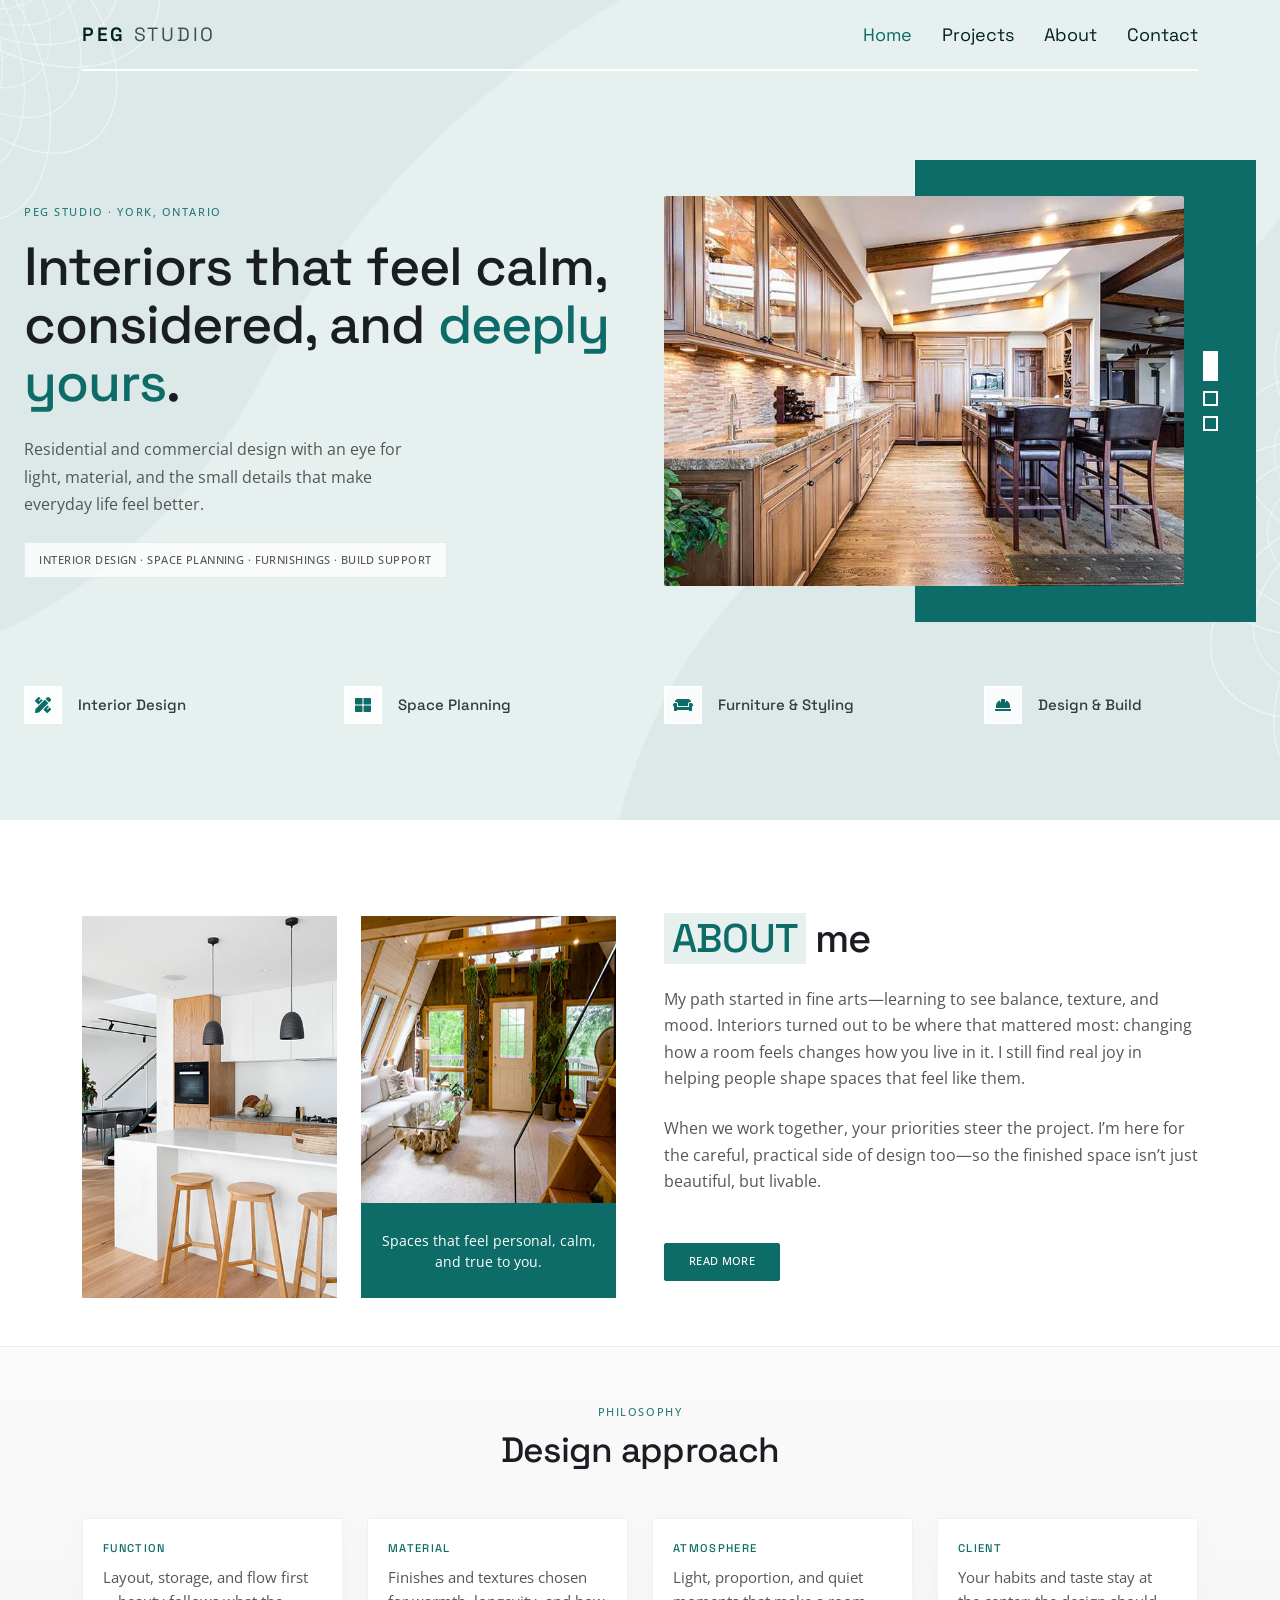
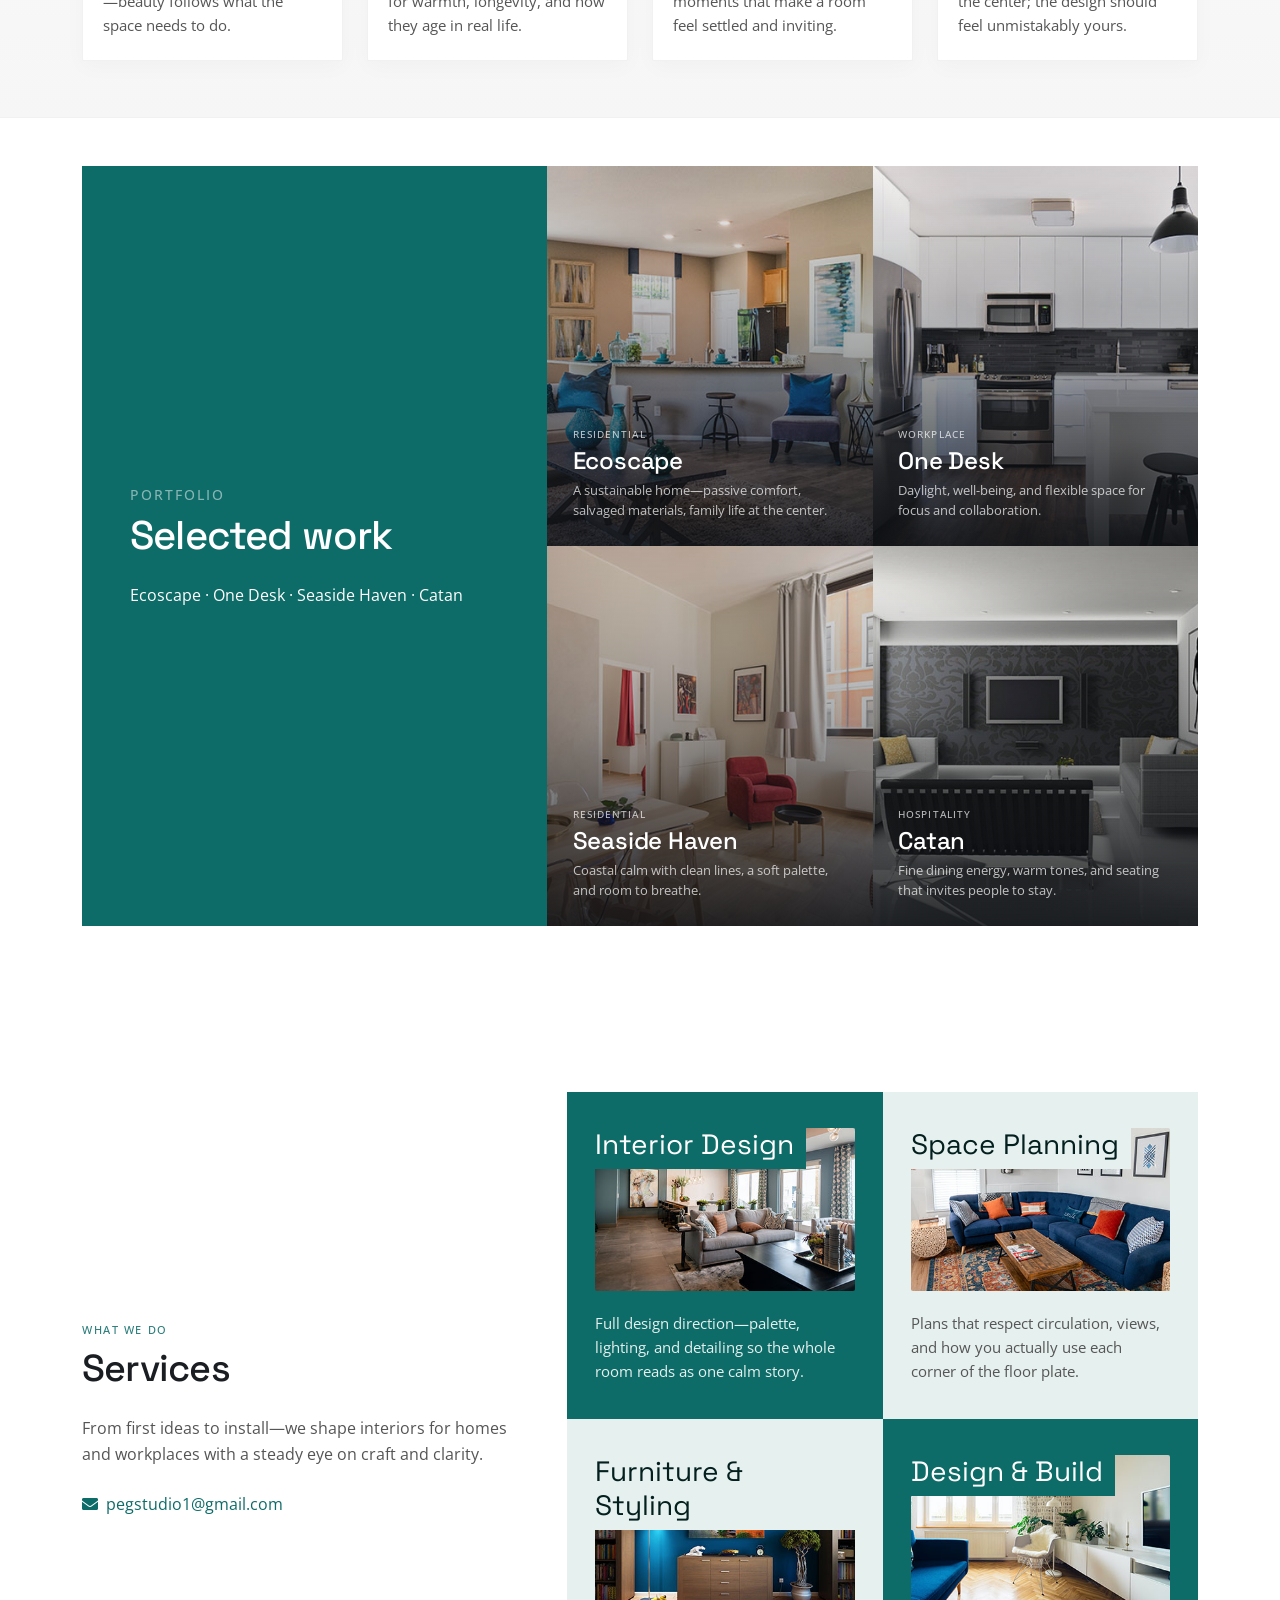
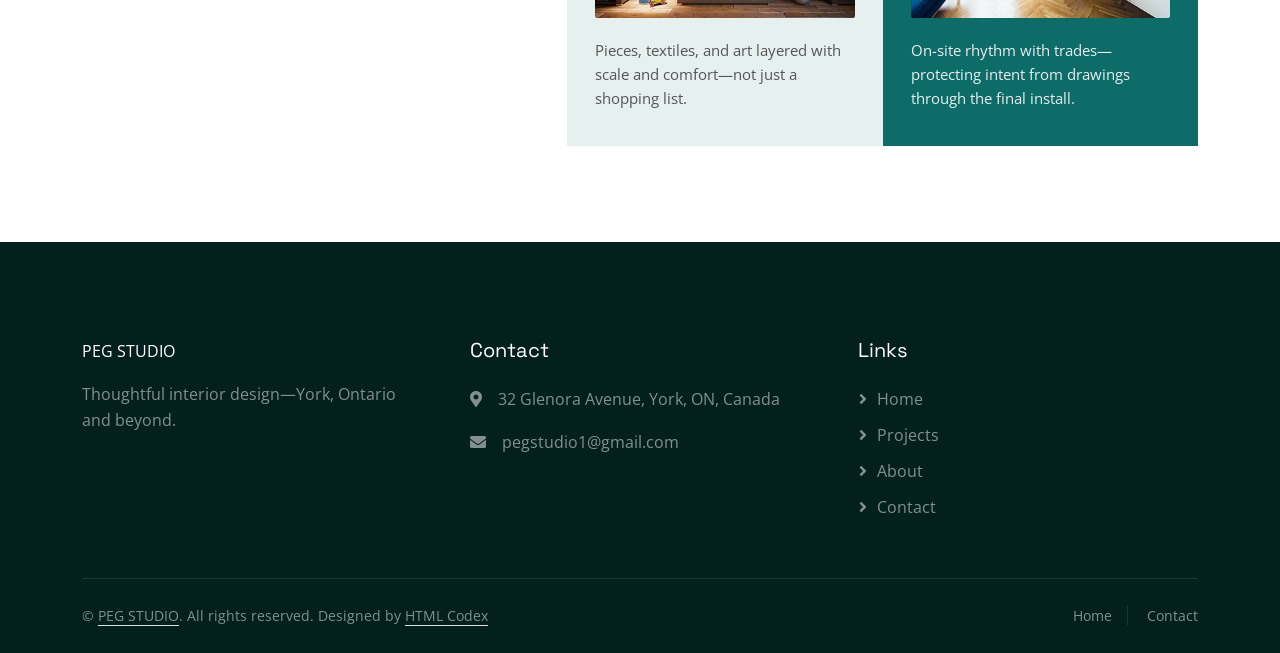
==== index.html @ 54b35e73 "first commit" ====
<!DOCTYPE html>
<html lang="en">

<head>
    <meta charset="utf-8">
    <title>PEG STUDIO — Interior Design | York, Ontario</title>
    <meta content="width=device-width, initial-scale=1.0" name="viewport">
    <meta content="PEG STUDIO, interior design, York Ontario, portfolio, residential, commercial" name="keywords">
    <meta
        content="PEG STUDIO is an interior design practice in York, Ontario—thoughtful spaces for home and work."
        name="description">

    <link href="img/favicon.ico" rel="icon">

    <link rel="preconnect" href="https://fonts.googleapis.com">
    <link rel="preconnect" href="https://fonts.gstatic.com" crossorigin>
    <link href="https://fonts.googleapis.com/css2?family=Open+Sans:ital,wght@0,400;0,600;1,400&family=Space+Grotesk:wght@400;500;600&display=swap" rel="stylesheet">

    <link href="https://cdnjs.cloudflare.com/ajax/libs/font-awesome/5.10.0/css/all.min.css" rel="stylesheet">
    <link href="https://cdn.jsdelivr.net/npm/bootstrap-icons@1.4.1/font/bootstrap-icons.css" rel="stylesheet">

    <link href="lib/animate/animate.min.css" rel="stylesheet">
    <link href="lib/owlcarousel/assets/owl.carousel.min.css" rel="stylesheet">

    <link href="css/bootstrap.min.css" rel="stylesheet">
    <link href="css/style.css" rel="stylesheet">
</head>

<body>
    <div id="spinner"
        class="show bg-white position-fixed translate-middle w-100 vh-100 top-50 start-50 d-flex align-items-center justify-content-center">
        <div class="spinner-grow text-primary" style="width: 3rem; height: 3rem;" role="status">
            <span class="sr-only">Loading...</span>
        </div>
    </div>

    <div class="container-fluid sticky-top">
        <div class="container">
            <nav class="navbar navbar-expand-lg navbar-light border-bottom border-2 border-white">
                <a href="index.html" class="navbar-brand py-2">
                    <h1 class="peg-wordmark mb-0">PEG <span class="peg-wordmark-light">STUDIO</span></h1>
                </a>
                <button type="button" class="navbar-toggler ms-auto me-0" data-bs-toggle="collapse"
                    data-bs-target="#navbarCollapse" aria-controls="navbarCollapse" aria-expanded="false"
                    aria-label="Toggle navigation">
                    <span class="navbar-toggler-icon"></span>
                </button>
                <div class="collapse navbar-collapse" id="navbarCollapse">
                    <div class="navbar-nav ms-auto">
                        <a href="index.html" class="nav-item nav-link active">Home</a>
                        <a href="project.html" class="nav-item nav-link">Projects</a>
                        <a href="about.html" class="nav-item nav-link">About</a>
                        <a href="contact.html" class="nav-item nav-link">Contact</a>
                    </div>
                </div>
            </nav>
        </div>
    </div>

    <!-- Hero Start -->
    <div class="container-fluid pb-5 hero-header bg-light mb-5 peg-hero">
        <div class="container py-5 peg-hero-inner">
            <div class="row g-5 align-items-center mb-5">
                <div class="col-lg-6">
                    <p class="peg-kicker mb-3 animated slideInRight">PEG STUDIO · York, Ontario</p>
                    <h1 class="display-1 peg-hero-title mb-4 animated slideInRight">Interiors that feel calm,
                        considered, and <span class="text-primary">deeply yours</span>.</h1>
                    <p class="peg-hero-lead text-secondary mb-4 animated slideInRight">Residential and commercial design
                        with an eye for light, material, and the small details that make everyday life feel better.</p>
                    <span class="peg-hero-badge d-inline-block animated slideInRight">Interior design · Space planning ·
                        Furnishings · Build support</span>
                </div>
                <div class="col-lg-6">
                    <div class="owl-carousel header-carousel peg-hero-carousel animated fadeIn">
                        <img class="img-fluid" src="img/hero-slider-1.jpg" alt="PEG STUDIO interior">
                        <img class="img-fluid" src="img/hero-slider-2.jpg" alt="PEG STUDIO interior">
                        <img class="img-fluid" src="img/hero-slider-3.jpg" alt="PEG STUDIO interior">
                    </div>
                </div>
            </div>
            <div class="row g-4 g-lg-5 pt-2 pt-lg-3 peg-hero-pills animated fadeIn">
                <div class="col-md-6 col-lg-3">
                    <div class="d-flex align-items-center">
                        <div class="flex-shrink-0 btn-square border border-2 border-white me-3">
                            <i class="fa fa-pencil-ruler text-primary"></i>
                        </div>
                        <h5 class="lh-base mb-0">Interior Design</h5>
                    </div>
                </div>
                <div class="col-md-6 col-lg-3">
                    <div class="d-flex align-items-center">
                        <div class="flex-shrink-0 btn-square border border-2 border-white me-3">
                            <i class="fa fa-th-large text-primary"></i>
                        </div>
                        <h5 class="lh-base mb-0">Space Planning</h5>
                    </div>
                </div>
                <div class="col-md-6 col-lg-3">
                    <div class="d-flex align-items-center">
                        <div class="flex-shrink-0 btn-square border border-2 border-white me-3">
                            <i class="fa fa-couch text-primary"></i>
                        </div>
                        <h5 class="lh-base mb-0">Furniture &amp; Styling</h5>
                    </div>
                </div>
                <div class="col-md-6 col-lg-3">
                    <div class="d-flex align-items-center">
                        <div class="flex-shrink-0 btn-square border border-2 border-white me-3">
                            <i class="fa fa-hard-hat text-primary"></i>
                        </div>
                        <h5 class="lh-base mb-0">Design &amp; Build</h5>
                    </div>
                </div>
            </div>
        </div>
    </div>
    <!-- Hero End -->

    <!-- About Start -->
    <div class="container-fluid py-5 peg-section">
        <div class="container">
            <div class="row g-5">
                <div class="col-lg-6">
                    <div class="row">
                        <div class="col-6 wow fadeIn" data-wow-delay="0.1s">
                            <img class="img-fluid" src="img/about-1.jpg" alt="PEG STUDIO — interior">
                        </div>
                        <div class="col-6 wow fadeIn" data-wow-delay="0.3s">
                            <img class="img-fluid h-75" src="img/about-2.jpg" alt="PEG STUDIO — interior detail">
                            <div class="h-25 d-flex align-items-center text-center bg-primary px-3">
                                <p class="text-white lh-base mb-0 small">Spaces that feel personal, calm, and true to
                                    you.</p>
                            </div>
                        </div>
                    </div>
                </div>
                <div class="col-lg-6 wow fadeIn" data-wow-delay="0.5s">
                    <h1 class="mb-4 peg-about-heading"><span class="text-uppercase text-primary bg-light px-2">About</span>
                        me</h1>
                    <p class="mb-4">My path started in fine arts—learning to see balance, texture, and mood. Interiors
                        turned out to be where that mattered most: changing how a room feels changes how you live in it.
                        I still find real joy in helping people shape spaces that feel like them.</p>
                    <p class="mb-5">When we work together, your priorities steer the project. I’m here for the careful,
                        practical side of design too—so the finished space isn’t just beautiful, but livable.</p>
                    <a class="btn btn-primary btn-peg px-4" href="about.html">Read more</a>
                </div>
            </div>
        </div>
    </div>
    <!-- About End -->

    <!-- Design approach Start -->
    <div class="container-fluid peg-section peg-section-approach py-5">
        <div class="container py-lg-2">
            <div class="row justify-content-center mb-5">
                <div class="col-lg-8 text-center">
                    <p class="peg-kicker mb-2">Philosophy</p>
                    <h2 class="peg-h2-section mb-0">Design approach</h2>
                </div>
            </div>
            <div class="row g-4">
                <div class="col-md-6 col-lg-3 wow fadeIn" data-wow-delay="0.05s">
                    <div class="peg-approach-card h-100">
                        <h3 class="peg-approach-title">Function</h3>
                        <p class="peg-approach-text mb-0">Layout, storage, and flow first—beauty follows what the space
                            needs to do.</p>
                    </div>
                </div>
                <div class="col-md-6 col-lg-3 wow fadeIn" data-wow-delay="0.1s">
                    <div class="peg-approach-card h-100">
                        <h3 class="peg-approach-title">Material</h3>
                        <p class="peg-approach-text mb-0">Finishes and textures chosen for warmth, longevity, and how
                            they age in real life.</p>
                    </div>
                </div>
                <div class="col-md-6 col-lg-3 wow fadeIn" data-wow-delay="0.15s">
                    <div class="peg-approach-card h-100">
                        <h3 class="peg-approach-title">Atmosphere</h3>
                        <p class="peg-approach-text mb-0">Light, proportion, and quiet moments that make a room feel
                            settled and inviting.</p>
                    </div>
                </div>
                <div class="col-md-6 col-lg-3 wow fadeIn" data-wow-delay="0.2s">
                    <div class="peg-approach-card h-100">
                        <h3 class="peg-approach-title">Client</h3>
                        <p class="peg-approach-text mb-0">Your habits and taste stay at the center; the design should
                            feel unmistakably yours.</p>
                    </div>
                </div>
            </div>
        </div>
    </div>
    <!-- Design approach End -->

    <!-- Project Start -->
    <div class="container-fluid mt-5 peg-section-projects">
        <div class="container mt-5">
            <div class="row g-0">
                <div class="col-lg-5 wow fadeIn" data-wow-delay="0.1s">
                    <div class="d-flex flex-column justify-content-center bg-primary h-100 p-5 peg-projects-panel">
                        <p class="text-white-50 text-uppercase small mb-2 peg-kicker-light">Portfolio</p>
                        <h1 class="text-white mb-4 peg-projects-heading">Selected work</h1>
                        <p class="text-white mb-0 opacity-90">Ecoscape · One Desk · Seaside Haven · Catan</p>
                    </div>
                </div>
                <div class="col-lg-7">
                    <div class="row g-0">
                        <div class="col-md-6 wow fadeIn" data-wow-delay="0.2s">
                            <div class="project-item peg-project-tile position-relative overflow-hidden">
                                <img class="img-fluid w-100" src="img/project-1.jpg" alt="Ecoscape">
                                <a class="project-overlay text-decoration-none" href="project-ecoscape.html">
                                    <span class="peg-project-cat">Residential</span>
                                    <h4 class="text-white peg-project-name">Ecoscape</h4>
                                    <p class="peg-project-tagline">A sustainable home—passive comfort, salvaged
                                        materials, family life at the center.</p>
                                </a>
                            </div>
                        </div>
                        <div class="col-md-6 wow fadeIn" data-wow-delay="0.3s">
                            <div class="project-item peg-project-tile position-relative overflow-hidden">
                                <img class="img-fluid w-100" src="img/project-2.jpg" alt="One Desk">
                                <a class="project-overlay text-decoration-none" href="project-one-desk.html">
                                    <span class="peg-project-cat">Workplace</span>
                                    <h4 class="text-white peg-project-name">One Desk</h4>
                                    <p class="peg-project-tagline">Daylight, well-being, and flexible space for focus and
                                        collaboration.</p>
                                </a>
                            </div>
                        </div>
                        <div class="col-md-6 wow fadeIn" data-wow-delay="0.4s">
                            <div class="project-item peg-project-tile position-relative overflow-hidden">
                                <img class="img-fluid w-100" src="img/project-3.jpg" alt="Seaside Haven">
                                <a class="project-overlay text-decoration-none" href="project-seaside-haven.html">
                                    <span class="peg-project-cat">Residential</span>
                                    <h4 class="text-white peg-project-name">Seaside Haven</h4>
                                    <p class="peg-project-tagline">Coastal calm with clean lines, a soft palette, and
                                        room to breathe.</p>
                                </a>
                            </div>
                        </div>
                        <div class="col-md-6 wow fadeIn" data-wow-delay="0.5s">
                            <div class="project-item peg-project-tile position-relative overflow-hidden">
                                <img class="img-fluid w-100" src="img/project-4.jpg" alt="Catan">
                                <a class="project-overlay text-decoration-none" href="project-catan.html">
                                    <span class="peg-project-cat">Hospitality</span>
                                    <h4 class="text-white peg-project-name">Catan</h4>
                                    <p class="peg-project-tagline">Fine dining energy, warm tones, and seating that
                                        invites people to stay.</p>
                                </a>
                            </div>
                        </div>
                    </div>
                </div>
            </div>
        </div>
    </div>
    <!-- Project End -->

    <!-- Service Start -->
    <div class="container-fluid py-5 peg-section-services">
        <div class="container py-5">
            <div class="row g-5 align-items-center">
                <div class="col-lg-5 wow fadeIn" data-wow-delay="0.1s">
                    <p class="peg-kicker mb-2">What we do</p>
                    <h1 class="mb-4 peg-h2-section">Services</h1>
                    <p class="mb-4 text-secondary">From first ideas to install—we shape interiors for homes and
                        workplaces with a steady eye on craft and clarity.</p>
                    <p class="mb-0"><i class="fa fa-envelope text-primary me-2"></i><a
                            href="mailto:pegstudio1@gmail.com">pegstudio1@gmail.com</a></p>
                </div>
                <div class="col-lg-7">
                    <div class="row g-0">
                        <div class="col-md-6 wow fadeIn" data-wow-delay="0.2s">
                            <div class="service-item peg-service-tile h-100 d-flex flex-column justify-content-center bg-primary">
                                <div class="service-img position-relative mb-4">
                                    <img class="img-fluid w-100" src="img/service-1.jpg" alt="">
                                    <h3>Interior Design</h3>
                                </div>
                                <p class="mb-0">Full design direction—palette, lighting, and detailing so the whole
                                    room reads as one calm story.</p>
                            </div>
                        </div>
                        <div class="col-md-6 wow fadeIn" data-wow-delay="0.4s">
                            <div class="service-item peg-service-tile h-100 d-flex flex-column justify-content-center bg-light">
                                <div class="service-img position-relative mb-4">
                                    <img class="img-fluid w-100" src="img/service-2.jpg" alt="">
                                    <h3>Space Planning</h3>
                                </div>
                                <p class="mb-0">Plans that respect circulation, views, and how you actually use each
                                    corner of the floor plate.</p>
                            </div>
                        </div>
                        <div class="col-md-6 wow fadeIn" data-wow-delay="0.6s">
                            <div class="service-item peg-service-tile h-100 d-flex flex-column justify-content-center bg-light">
                                <div class="service-img position-relative mb-4">
                                    <img class="img-fluid w-100" src="img/service-3.jpg" alt="">
                                    <h3>Furniture &amp; Styling</h3>
                                </div>
                                <p class="mb-0">Pieces, textiles, and art layered with scale and comfort—not just a
                                    shopping list.</p>
                            </div>
                        </div>
                        <div class="col-md-6 wow fadeIn" data-wow-delay="0.8s">
                            <div class="service-item peg-service-tile h-100 d-flex flex-column justify-content-center bg-primary">
                                <div class="service-img position-relative mb-4">
                                    <img class="img-fluid w-100" src="img/service-4.jpg" alt="">
                                    <h3>Design &amp; Build</h3>
                                </div>
                                <p class="mb-0">On-site rhythm with trades—protecting intent from drawings through the
                                    final install.</p>
                            </div>
                        </div>
                    </div>
                </div>
            </div>
        </div>
    </div>
    <!-- Service End -->

    <!-- Footer Start -->
    <div class="container-fluid bg-dark text-white-50 footer pt-5">
        <div class="container py-5">
            <div class="row g-5">
                <div class="col-md-6 col-lg-4 wow fadeIn" data-wow-delay="0.1s">
                    <a href="index.html" class="d-inline-block mb-3 text-decoration-none">
                        <span class="text-white peg-wordmark">PEG <span class="peg-wordmark-light">STUDIO</span></span>
                    </a>
                    <p class="mb-0">Thoughtful interior design—York, Ontario and beyond.</p>
                </div>
                <div class="col-md-6 col-lg-4 wow fadeIn" data-wow-delay="0.3s">
                    <h5 class="text-white mb-4">Contact</h5>
                    <p><i class="fa fa-map-marker-alt me-3"></i>32 Glenora Avenue, York, ON, Canada</p>
                    <p class="mb-0"><i class="fa fa-envelope me-3"></i><a class="text-reset"
                            href="mailto:pegstudio1@gmail.com">pegstudio1@gmail.com</a></p>
                </div>
                <div class="col-md-6 col-lg-4 wow fadeIn" data-wow-delay="0.5s">
                    <h5 class="text-white mb-4">Links</h5>
                    <a class="btn btn-link" href="index.html">Home</a>
                    <a class="btn btn-link" href="project.html">Projects</a>
                    <a class="btn btn-link" href="about.html">About</a>
                    <a class="btn btn-link" href="contact.html">Contact</a>
                </div>
            </div>
        </div>
        <div class="container wow fadeIn" data-wow-delay="0.1s">
            <div class="copyright">
                <div class="row">
                    <div class="col-md-6 text-center text-md-start mb-3 mb-md-0">
                        &copy; <a class="border-bottom" href="index.html">PEG STUDIO</a>. All rights reserved.
                        Designed by <a class="border-bottom" href="https://htmlcodex.com">HTML Codex</a>
                    </div>
                    <div class="col-md-6 text-center text-md-end">
                        <div class="footer-menu">
                            <a href="index.html">Home</a>
                            <a href="contact.html">Contact</a>
                        </div>
                    </div>
                </div>
            </div>
        </div>
    </div>
    <!-- Footer End -->

    <a href="#" class="btn btn-lg btn-primary btn-lg-square back-to-top" aria-label="Back to top"><i
            class="bi bi-arrow-up"></i></a>

    <script src="https://ajax.googleapis.com/ajax/libs/jquery/3.6.1/jquery.min.js"></script>
    <script src="https://cdn.jsdelivr.net/npm/bootstrap@5.0.0/dist/js/bootstrap.bundle.min.js"></script>
    <script src="lib/wow/wow.min.js"></script>
    <script src="lib/easing/easing.min.js"></script>
    <script src="lib/owlcarousel/owl.carousel.min.js"></script>
    <script src="js/main.js"></script>
</body>

</html>
---- css/style.css ----
/********** Template CSS **********/

/*** Spinner ***/
#spinner {
    opacity: 0;
    visibility: hidden;
    transition: opacity .5s ease-out, visibility 0s linear .5s;
    z-index: 99999;
}

#spinner.show {
    transition: opacity .5s ease-out, visibility 0s linear 0s;
    visibility: visible;
    opacity: 1;
}

.back-to-top {
    position: fixed;
    display: none;
    right: 45px;
    bottom: 45px;
    z-index: 99;
}

/*** Button ***/
.btn {
    transition: .5s;
}

.btn-square {
    width: 38px;
    height: 38px;
}

.btn-sm-square {
    width: 32px;
    height: 32px;
}

.btn-lg-square {
    width: 48px;
    height: 48px;
}

.btn-square,
.btn-sm-square,
.btn-lg-square {
    padding: 0;
    display: flex;
    align-items: center;
    justify-content: center;
    font-weight: normal;
}


/*** Navbar ***/
.sticky-top {
    top: -150px;
    transition: .5s;
}

.navbar {
    padding: 15px 0;
    font-family: "Space Grotesk", sans-serif;
    font-size: 18px;
}

.navbar .navbar-nav .nav-link {
    margin-left: 30px;
    padding: 0;
    outline: none;
    color: var(--bs-dark);
}

.navbar .navbar-nav .nav-link:hover,
.navbar .navbar-nav .nav-link.active {
    color: var(--bs-primary)
}

.navbar .dropdown-toggle::after {
    border: none;
    content: "\f107";
    font-family: "Font Awesome 5 Free";
    font-weight: 900;
    vertical-align: middle;
    margin-left: 8px;
}

.navbar .dropdown-menu .dropdown-item:hover,
.navbar .dropdown-menu .dropdown-item.active {
    color: var(--bs-white);
    background: var(--bs-primary);
}

@media (max-width: 991.98px) {
    .navbar .navbar-nav .nav-link  {
        margin-left: 0;
        padding: 10px 0;
    }
}

@media (min-width: 992px) {
    .navbar .nav-item .dropdown-menu {
        display: block;
        border: none;
        margin-top: 0;
        top: 150%;
        opacity: 0;
        visibility: hidden;
        transition: .5s;
    }

    .navbar .nav-item:hover .dropdown-menu {
        top: 100%;
        visibility: visible;
        transition: .5s;
        opacity: 1;
    }
}


/*** Hero Header ***/
.hero-header {
    margin-top: -100px;
    padding-top: 150px;
    background: url(../img/hero-bg.jpg) top center no-repeat;
    background-size: cover;
}

.hero-header .breadcrumb-item+.breadcrumb-item::before {
    color: var(--light);
}

.header-carousel {
    position: relative;
    padding: 45px 90px 45px 0;
}

.header-carousel::before {
    position: absolute;
    content: "";
    top: 0;
    right: 0;
    width: calc(50% + 45px);
    height: 100%;
    background: var(--bs-primary);
    z-index: -1;
}

.header-carousel .owl-dots {
    position: absolute;
    top: 50%;
    right: 38px;
    transform: translateY(-50%);
    display: flex;
    flex-direction: column;
    align-items: center;
    justify-content: center;
}

.header-carousel .owl-dot {
    position: relative;
    display: inline-block;
    margin: 5px 0;
    width: 15px;
    height: 15px;
    border: 2px solid var(--bs-white);
    transition: .5s;
}

.header-carousel .owl-dot.active {
    height: 30px;
    background: var(--bs-white);
}


/*** About ***/
.about-img {
    position: relative;
    overflow: hidden;
}

.about-img::after {
    position: absolute;
    content: "";
    width: 100%;
    height: 100%;
    top: 0;
    left: 0;
    background: url(../img/bg-about-img.png) top left no-repeat;
    background-size: contain;
}


/*** Project ***/
.project-item img {
    transition: .5s;
}
  
.project-item:hover img {
    transform: scale(1.2);
}
  
.project-overlay {
    position: absolute;
    padding: 25px;
    width: 100%;
    height: 100%;
    top: 0;
    left: 0;
    display: flex;
    flex-direction: column;
    align-items: flex-start;
    justify-content: flex-end;
    background: linear-gradient(rgba(255, 255, 255, .1) 50%, var(--bs-dark));
    z-index: 1;
}


/*** Service ***/
.service-item {
    position: relative;
    padding: 30px 25px;
    transition: .5s;
}

.service-item.bg-primary:hover {
    background: var(--bs-light) !important;
}

.service-item.bg-primary p {
    color: var(--bs-light);
    transition: .5s;
}

.service-item.bg-primary:hover p {
    color: var(--bs-secondary);
}

.service-item.bg-light:hover {
    background: var(--bs-primary) !important;
}

.service-item.bg-light p {
    color: var(--bs-secondary);
    transition: .5s;
}

.service-item.bg-light:hover p {
    color: var(--bs-light);
}


.service-item .service-img h3 {
    position: absolute;
    top: 0;
    left: 0;
    padding: 0 12px 7px 0;
}

.service-item.bg-primary .service-img h3 {
    background: var(--bs-primary);
    color: var(--bs-white);
    transition: .5s;
}

.service-item.bg-primary:hover .service-img h3 {
    background: var(--bs-light);
    color: var(--bs-dark);
}

.service-item.bg-light .service-img h3 {
    background: var(--bs-light);
    color: var(--bs-dark);
    transition: .5s;
}

.service-item.bg-light:hover .service-img h3 {
    background: var(--bs-primary);
    color: var(--bs-white);
}


/*** Our Team ***/
.team-item img {
    transition: .5s;
}
  
.team-item:hover img {
    transform: scale(1.2);
}
  
.team-overlay {
    position: absolute;
    padding: 30px;
    width: 100%;
    height: 100%;
    top: 0;
    left: 0;
    display: flex;
    flex-direction: column;
    align-items: flex-start;
    justify-content: flex-end;
    background: linear-gradient(rgba(255, 255, 255, .1) 50%, var(--bs-dark));
    z-index: 1;
}

.team-overlay small {
    display: inline-block;
    padding: 3px 15px;
    color: var(--bs-white);
    background: var(--bs-primary);
}


/*** Testimonial ***/
.testimonial-img {
    position: relative;
    padding: 45px 0 45px 90px;
}

.testimonial-img::before {
    position: absolute;
    content: "";
    top: 0;
    left: 0;
    width: calc(50% + 45px);
    height: 100%;
    background: var(--bs-primary);
    z-index: -1;
}

.testimonial-text h5 {
    position: relative;
    padding-left: 45px;
}

.testimonial-text h5::before {
    position: absolute;
    content: "";
    top: 50%;
    left: 0;
    transform: translateY(-50%);
    width: 40px;
    height: 2px;
    background: var(--bs-primary);
}

.testimonial-carousel .owl-dots {
    position: absolute;
    height: 17px;
    bottom: 0;
    right: 0;
    left: auto;
}

.testimonial-carousel .owl-dot {
    position: relative;
    display: inline-block;
    margin-left: 10px;
    width: 15px;
    height: 15px;
    background: var(--bs-white);
    border: 2px solid var(--bs-primary);
    transition: .5s;
}

.testimonial-carousel .owl-dot.active {
    width: 30px;
    background: var(--bs-primary);
}

@media (max-width: 768px) {
    .testimonial-carousel .owl-dots {
        left: 0;
        right: auto;
    }

    .testimonial-carousel .owl-dot {
        margin-right: 10px;
        margin-left: 0;
    }
}


/*** Newsletter ***/
.newsletter {
    background: url(../img/hero-bg.jpg) bottom right no-repeat;
    background-size: cover;
}

@media (min-width: 992px) {
    .newsletter .container {
        max-width: 100% !important;
    }

    .newsletter .newsletter-text  {
        padding-right: calc(((100% - 960px) / 2) + .75rem);
    }
}

@media (min-width: 1200px) {
    .newsletter .newsletter-text  {
        padding-right: calc(((100% - 1140px) / 2) + .75rem);
    }
}

@media (min-width: 1400px) {
    .newsletter .newsletter-text  {
        padding-right: calc(((100% - 1320px) / 2) + .75rem);
    }
}


/*** Footer ***/
.footer .btn.btn-link {
    display: block;
    margin-bottom: 10px;
    padding: 0;
    text-align: left;
    color: rgba(255,255,255,.5);
    font-weight: normal;
    transition: .3s;
}

.footer .btn.btn-link:hover {
    color: var(--bs-white);
    letter-spacing: 1px;
    box-shadow: none;
}

.footer .btn.btn-link::before {
    position: relative;
    content: "\f105";
    font-family: "Font Awesome 5 Free";
    font-weight: 900;
    margin-right: 10px;
}

.footer .copyright {
    padding: 25px 0;
    font-size: 14px;
    border-top: 1px solid rgba(256, 256, 256, .1);
}

.footer .copyright a {
    color: rgba(255,255,255,.5);
}

.footer .copyright a:hover {
    color: var(--bs-white);
}

.footer .footer-menu a {
    margin-right: 15px;
    padding-right: 15px;
    border-right: 1px solid rgba(255, 255, 255, .1);
}

.footer .footer-menu a:last-child {
    margin-right: 0;
    padding-right: 0;
    border-right: none;
}


/********** PEG STUDIO — refinement (structure unchanged; visual identity) **********/

:root {
    --peg-section-y: clamp(3rem, 5.5vw, 5rem);
    --peg-section-y-tight: clamp(2.5rem, 4vw, 3.75rem);
    --peg-radius: 2px;
    --peg-shadow-soft: 0 10px 32px rgba(15, 23, 42, 0.045);
}

body {
    line-height: 1.65;
}

.navbar-brand .peg-wordmark {
    font-size: 1.2rem;
    font-weight: 600;
    letter-spacing: 0.14em;
}

.navbar-brand .peg-wordmark-light {
    font-weight: 400;
    opacity: 0.75;
}

.hero-header.bg-primary .breadcrumb-item a {
    color: rgba(255, 255, 255, 0.75);
}

.hero-header.bg-primary .breadcrumb-item.active {
    color: #fff;
}

.project-item img,
.service-item .service-img img {
    object-fit: cover;
}

/* —— Section rhythm —— */
.peg-section {
    padding-top: var(--peg-section-y);
    padding-bottom: var(--peg-section-y);
}

.peg-section-approach {
    background: linear-gradient(180deg, #fafafa 0%, #f6f6f6 100%);
    border-top: 1px solid rgba(0, 0, 0, 0.035);
    border-bottom: 1px solid rgba(0, 0, 0, 0.035);
    padding-top: var(--peg-section-y);
    padding-bottom: var(--peg-section-y);
}

.peg-section-projects {
    padding-bottom: var(--peg-section-y);
}

.peg-section-projects > .container {
    margin-top: 0 !important;
}

.peg-section-services {
    padding-top: var(--peg-section-y);
    padding-bottom: var(--peg-section-y);
}

/* —— Hero —— */
.peg-hero.hero-header {
    margin-top: -100px;
    padding-top: clamp(6.25rem, 11vw, 9rem);
    padding-bottom: clamp(2.25rem, 4.5vw, 3.75rem);
}

.peg-hero-inner {
    max-width: 100%;
}

.peg-kicker {
    font-size: 0.7rem;
    font-weight: 500;
    letter-spacing: 0.14em;
    text-transform: uppercase;
    color: var(--bs-primary);
    opacity: 0.88;
}

.peg-kicker-light {
    letter-spacing: 0.14em;
    font-weight: 500;
}

.peg-hero-title {
    font-weight: 500;
    letter-spacing: -0.018em;
    line-height: 1.08;
    color: #1a1d21;
}

@media (min-width: 992px) {
    .peg-hero-title.display-1 {
        font-size: clamp(2.75rem, 4.2vw, 3.85rem);
    }
}

.peg-hero-lead {
    font-size: 1.02rem;
    max-width: 26rem;
    line-height: 1.68;
}

.peg-hero-badge {
    font-size: 0.68rem;
    font-weight: 500;
    letter-spacing: 0.04em;
    text-transform: uppercase;
    color: var(--bs-secondary);
    padding: 0.5rem 0.9rem;
    border: 1px solid rgba(0, 0, 0, 0.07);
    border-radius: var(--peg-radius);
    background: rgba(255, 255, 255, 0.78);
}

.peg-hero-carousel.header-carousel {
    padding: 36px 72px 36px 0;
}

.peg-hero-carousel .owl-item img {
    border-radius: var(--peg-radius);
    box-shadow: var(--peg-shadow-soft);
    aspect-ratio: 4 / 3;
    width: 100%;
    object-fit: cover;
    min-height: 220px;
}

.peg-hero-pills h5 {
    font-size: 0.9375rem;
    font-weight: 500;
    letter-spacing: 0;
    color: #343a40;
}

.peg-hero-pills .btn-square {
    background: rgba(255, 255, 255, 0.85);
}

/* —— About / headings —— */
.peg-about-heading,
.peg-h2-section {
    font-weight: 500;
    letter-spacing: -0.02em;
    line-height: 1.15;
    color: #1a1d21;
}

.peg-h2-section {
    font-size: clamp(1.85rem, 3vw, 2.35rem);
}

.btn-peg {
    font-weight: 500;
    letter-spacing: 0.03em;
    text-transform: uppercase;
    font-size: 0.7rem;
    padding: 0.6rem 1.25rem;
    border-radius: var(--peg-radius);
    box-shadow: 0 2px 10px rgba(var(--bs-primary-rgb), 0.12);
    transition: box-shadow 0.25s ease, background-color 0.25s ease;
}

.btn-peg:hover {
    box-shadow: 0 4px 14px rgba(var(--bs-primary-rgb), 0.16);
}

/* —— Design approach —— */
.peg-h2-section.mb-0 {
    margin-bottom: 0;
}

h2.peg-h2-section {
    font-size: clamp(1.75rem, 2.8vw, 2.2rem);
}

.peg-approach-card {
    padding: 1.4rem 1.25rem;
    background: #fff;
    border: 1px solid rgba(0, 0, 0, 0.055);
    border-radius: var(--peg-radius);
    box-shadow: 0 6px 22px rgba(15, 23, 42, 0.028);
    transition: border-color 0.3s ease, box-shadow 0.3s ease, transform 0.3s ease;
}

.peg-approach-card:hover {
    border-color: rgba(var(--bs-primary-rgb), 0.18);
    box-shadow: 0 10px 28px rgba(15, 23, 42, 0.045);
    transform: translateY(-1px);
}

.peg-approach-title {
    font-size: 0.7rem;
    font-weight: 500;
    letter-spacing: 0.12em;
    text-transform: uppercase;
    color: var(--bs-primary);
    margin-bottom: 0.6rem;
}

.peg-approach-text {
    font-size: 0.92rem;
    line-height: 1.65;
    color: var(--bs-secondary);
}

/* —— Projects panel & tiles —— */
.peg-projects-panel {
    min-height: 280px;
}

@media (min-width: 992px) {
    .peg-projects-panel {
        min-height: 100%;
    }
}

.peg-projects-heading {
    font-weight: 500;
    letter-spacing: -0.02em;
    line-height: 1.1;
}

.peg-project-tile {
    min-height: clamp(240px, 58vw, 380px);
}

.peg-project-tile img {
    display: block;
    width: 100%;
    min-height: clamp(240px, 58vw, 380px);
    object-fit: cover;
    object-position: center;
    transition: transform 0.7s cubic-bezier(0.25, 0.46, 0.45, 0.94);
}

.peg-project-tile.project-item:hover img {
    transform: scale(1.035);
}

.peg-project-tile .project-overlay {
    padding: clamp(1.1rem, 2.8vw, 1.6rem);
    background: linear-gradient(
        180deg,
        rgba(26, 29, 33, 0.04) 0%,
        rgba(26, 29, 33, 0.38) 48%,
        rgba(15, 18, 22, 0.88) 100%
    );
    transition: background 0.45s ease;
    justify-content: flex-end;
    align-items: flex-start;
}

.peg-project-tile:hover .project-overlay {
    background: linear-gradient(
        180deg,
        rgba(26, 29, 33, 0.08) 0%,
        rgba(26, 29, 33, 0.48) 42%,
        rgba(15, 18, 22, 0.91) 100%
    );
}

.peg-project-cat {
    display: inline-block;
    font-size: 0.625rem;
    font-weight: 500;
    letter-spacing: 0.11em;
    text-transform: uppercase;
    color: rgba(255, 255, 255, 0.7);
    margin-bottom: 0.3rem;
}

.peg-project-name {
    font-weight: 500;
    letter-spacing: -0.008em;
    margin-bottom: 0.35rem;
    transition: opacity 0.35s ease;
}

.peg-project-tile:hover .peg-project-name {
    opacity: 0.98;
}

.peg-project-tagline {
    font-size: 0.8rem;
    line-height: 1.52;
    color: rgba(255, 255, 255, 0.8);
    margin-bottom: 0;
    max-width: 22rem;
    opacity: 0.9;
    transition: opacity 0.35s ease;
}

.peg-project-tile:hover .peg-project-tagline {
    opacity: 0.98;
}

/* —— Services tiles —— */
.peg-service-tile {
    padding: clamp(1.75rem, 3vw, 2.25rem) clamp(1.35rem, 2.5vw, 1.75rem);
}

.peg-service-tile .service-img {
    margin-bottom: 1.25rem !important;
}

.peg-service-tile .service-img img {
    aspect-ratio: 16 / 10;
    min-height: 140px;
    border-radius: var(--peg-radius);
}

.peg-service-tile p {
    font-size: 0.9375rem;
    line-height: 1.62;
}

/* —— Mobile balance —— */
@media (max-width: 991.98px) {
    .peg-hero-carousel.header-carousel {
        padding: 28px 52px 28px 0;
    }

    .peg-hero.hero-header {
        padding-top: clamp(5.75rem, 14vw, 7.5rem);
    }

    .peg-section-projects {
        padding-bottom: clamp(2.5rem, 8vw, var(--peg-section-y));
    }
}

@media (max-width: 575.98px) {
    .peg-section,
    .peg-section-approach,
    .peg-section-services {
        padding-top: clamp(2.25rem, 8vw, 2.85rem);
        padding-bottom: clamp(2.25rem, 8vw, 2.85rem);
    }

    .peg-section-projects {
        padding-top: clamp(1.5rem, 5vw, 2.25rem);
        padding-bottom: clamp(2rem, 7vw, 2.75rem);
    }

    .peg-section-approach .container {
        padding-left: max(0.75rem, env(safe-area-inset-left));
        padding-right: max(0.75rem, env(safe-area-inset-right));
    }

    .peg-hero-carousel.header-carousel {
        padding: 22px 36px 22px 0;
    }

    .peg-hero-carousel .owl-item img {
        min-height: 200px;
    }

    .peg-hero-pills {
        row-gap: 0.35rem;
    }

    .peg-hero-pills h5 {
        font-size: 0.9rem;
    }

    .peg-h2-section {
        font-size: clamp(1.65rem, 6.5vw, 2rem);
    }

    h2.peg-h2-section {
        font-size: clamp(1.55rem, 6vw, 1.9rem);
    }

    .peg-service-tile {
        padding: 1.35rem 1.15rem;
    }
}

/* Project detail pages (secondary HTML files still reference these) */
.hero-header.peg-page-hero {
    background-color: #f8f9fa;
    background-image: none;
}

.peg-section-label {
    font-size: 0.7rem;
    letter-spacing: 0.15em;
    text-transform: uppercase;
    color: var(--bs-primary);
    margin-bottom: 0.5rem;
}

.peg-project-hero-img {
    max-height: 70vh;
    object-fit: cover;
    width: 100%;
}

.peg-gallery img {
    width: 100%;
    height: auto;
    object-fit: cover;
    display: block;
}

.peg-nav-pager a {
    color: inherit;
}

/* Other pages (service, feature, etc.) */
.peg-feature-card {
    padding: 1.25rem 1rem;
    border: 1px solid rgba(0, 0, 0, 0.08);
    background: #fff;
    height: 100%;
}

.peg-contact-strip {
    border: 1px solid rgba(0, 0, 0, 0.08);
    padding: 1rem 1.25rem;
}

.peg-service-lead {
    max-width: 28rem;
}

.peg-section-title {
    margin-bottom: 1rem;
}

.peg-process-num {
    font-size: 0.65rem;
    letter-spacing: 0.12em;
    color: var(--bs-primary);
}
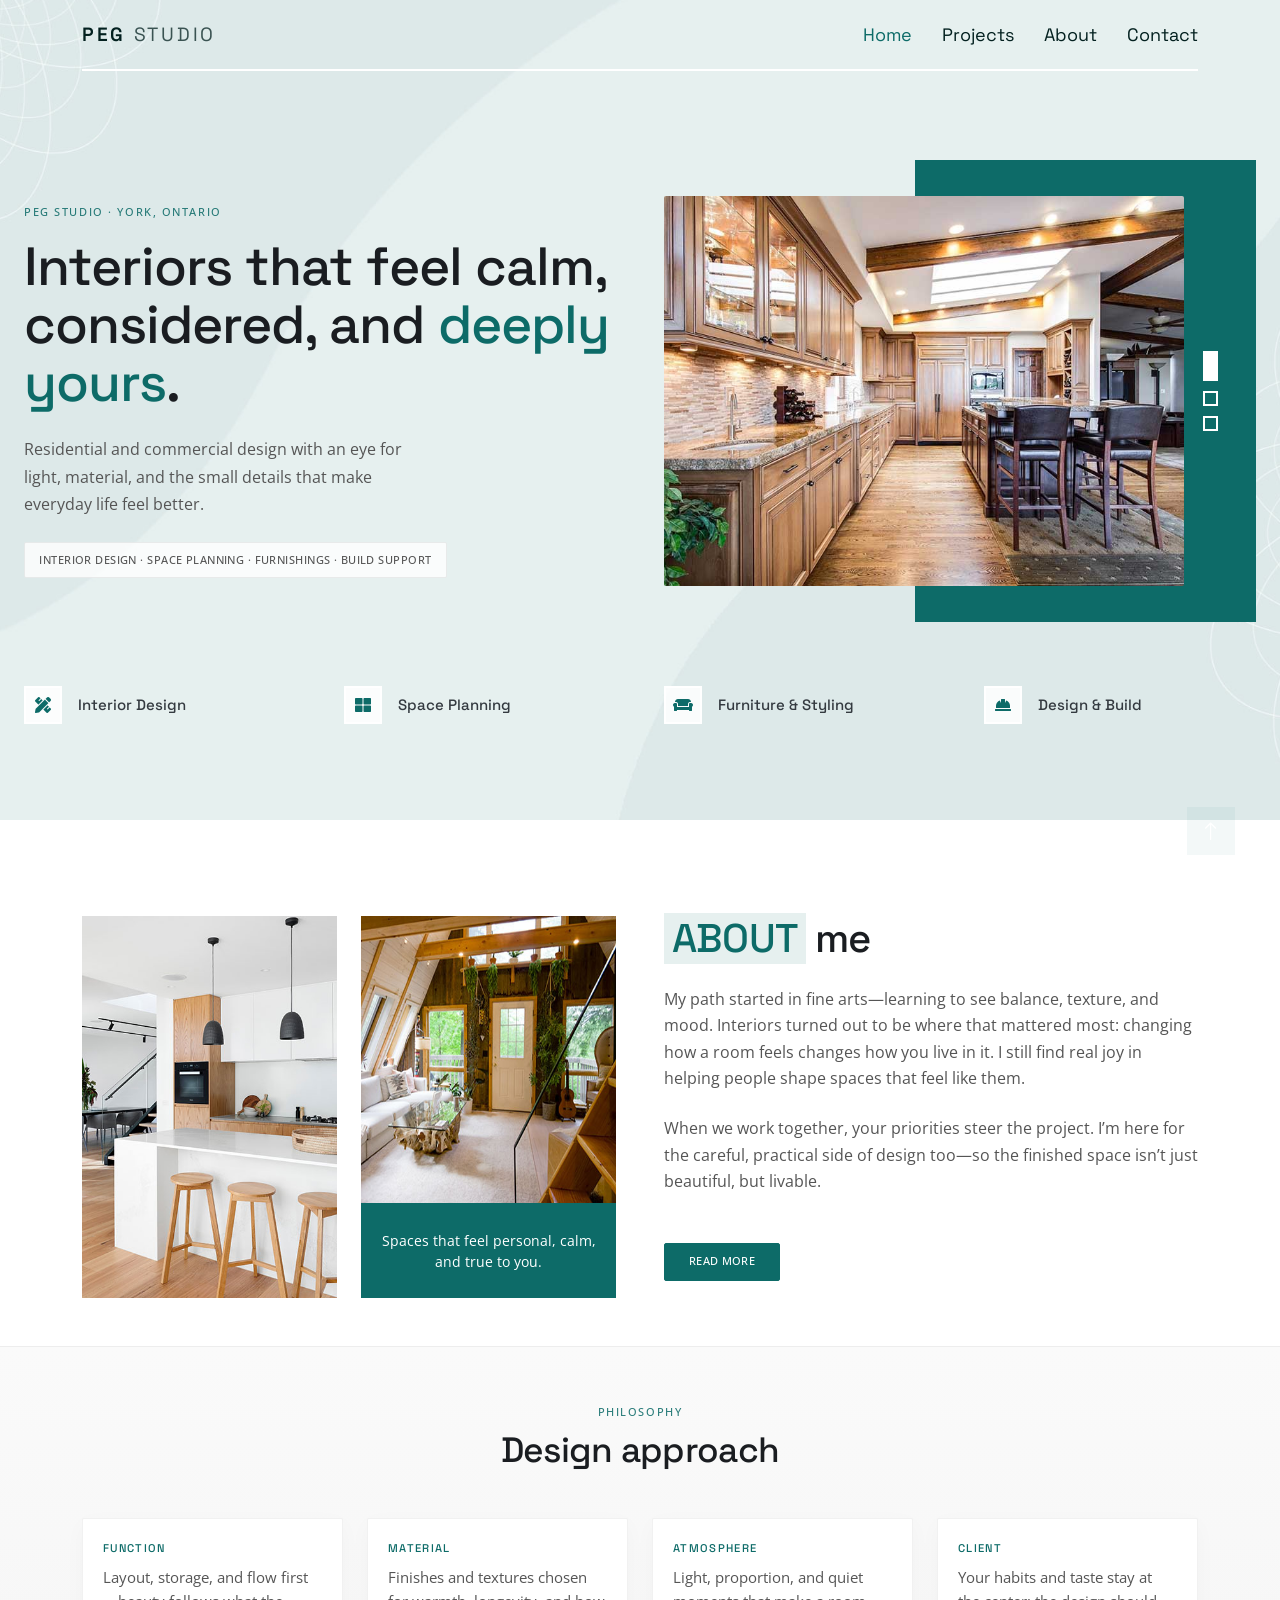
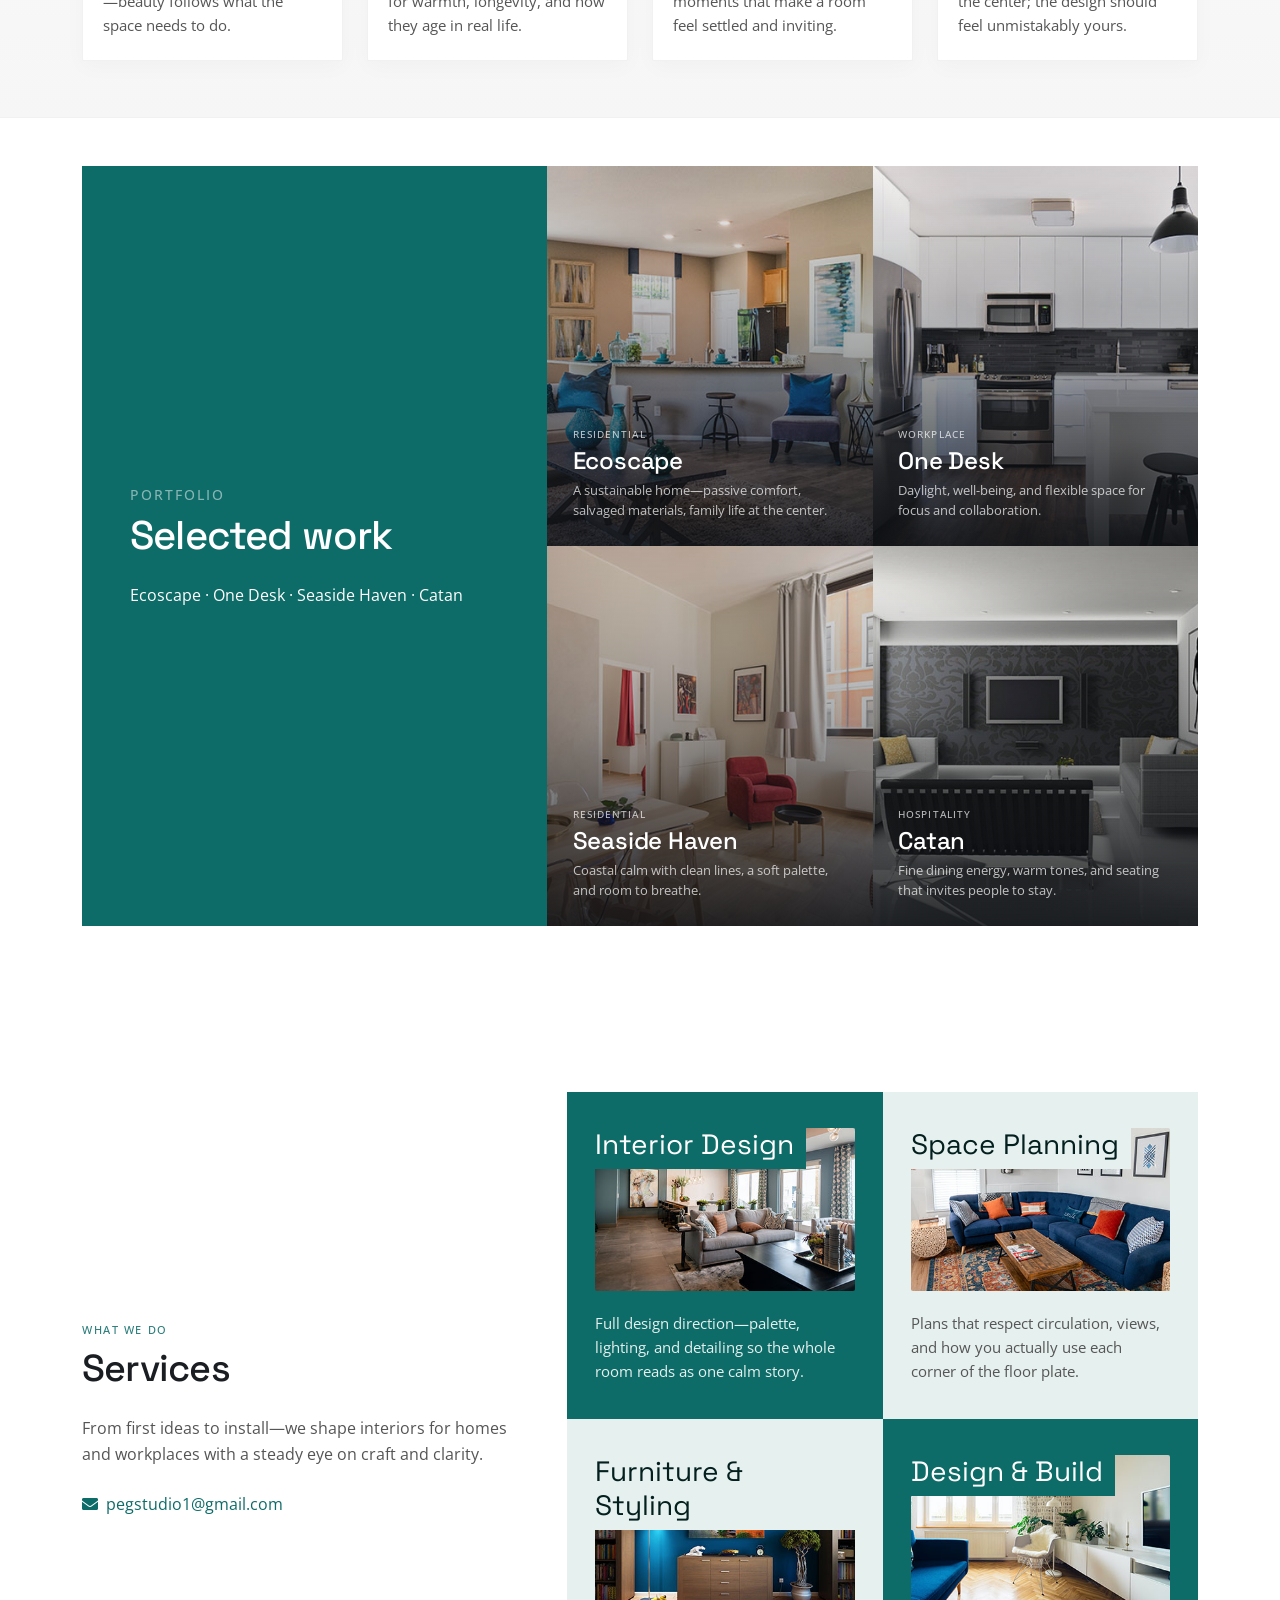
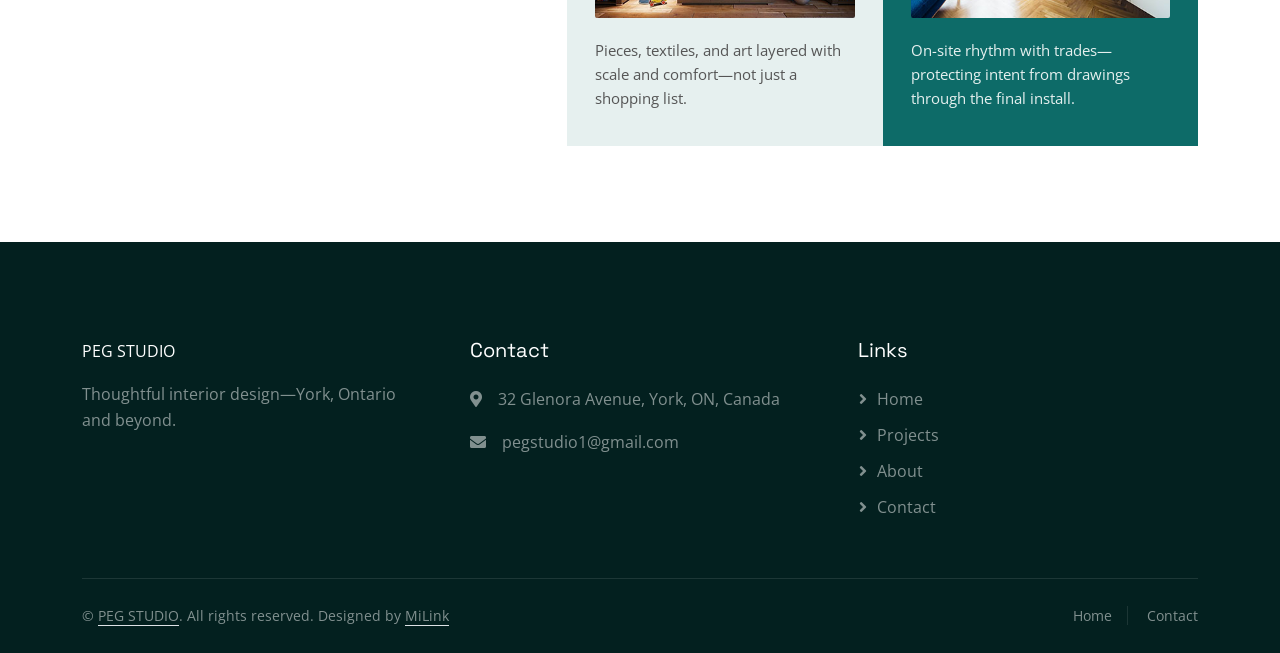
==== commit e0087c09: "Fixed Footer Milink" ====
--- a/index.html
+++ b/index.html
@@ -347,7 +347,7 @@
                 <div class="row">
                     <div class="col-md-6 text-center text-md-start mb-3 mb-md-0">
                         &copy; <a class="border-bottom" href="index.html">PEG STUDIO</a>. All rights reserved.
-                        Designed by <a class="border-bottom" href="https://htmlcodex.com">HTML Codex</a>
+                        Designed by <a class="border-bottom" href="https://milink.ca" target="_blank" rel="noopener">MiLink</a>
                     </div>
                     <div class="col-md-6 text-center text-md-end">
                         <div class="footer-menu">
--- a/css/style.css
+++ b/css/style.css
@@ -55,8 +55,14 @@
 
 /*** Navbar ***/
 .sticky-top {
-    top: -150px;
     transition: .5s;
+}
+
+/* Desktop: tuck bar over hero until scroll. Mobile: keep top at 0 so collapse menu sits flush under the bar. */
+@media (min-width: 992px) {
+    .sticky-top {
+        top: -150px;
+    }
 }
 
 .navbar {
@@ -93,9 +99,115 @@
 }
 
 @media (max-width: 991.98px) {
+    .sticky-top {
+        top: 0;
+    }
+
+    /* Horizontal shift / right “gutter”: clip page + bar; flex row min-width 0 so brand+toggler fit viewport */
+    html,
+    body {
+        overflow-x: hidden;
+        max-width: 100%;
+    }
+
+    body > .container-fluid.sticky-top {
+        max-width: 100%;
+        overflow-x: hidden;
+    }
+
+    .navbar > .container {
+        max-width: 100%;
+        min-width: 0;
+    }
+
+    /* Stable flex wrap: no extra row gap; collapse reads as continuation of the same bar */
+    .navbar.navbar-expand-lg {
+        row-gap: 0;
+    }
+
+    .navbar {
+        padding-top: 10px;
+        padding-bottom: 6px;
+    }
+
+    .navbar-brand {
+        min-width: 0;
+        flex-shrink: 1;
+    }
+
     .navbar .navbar-nav .nav-link  {
         margin-left: 0;
         padding: 10px 0;
+    }
+
+    /* Full-width stack aligned to the same left edge as the wordmark (no ms-auto “column”) */
+    .navbar-collapse .navbar-nav.ms-auto {
+        margin-left: 0 !important;
+        margin-right: 0 !important;
+        width: 100%;
+        max-width: 100%;
+        align-items: flex-start;
+    }
+
+    .navbar-collapse {
+        flex-basis: 100%;
+        flex-grow: 1;
+        align-self: stretch;
+        width: 100%;
+        max-width: 100%;
+        margin-top: 0;
+        margin-left: 0;
+        margin-right: 0;
+        padding-top: 0.1875rem;
+        padding-left: 0;
+        padding-right: 0;
+    }
+
+    .navbar-collapse .navbar-nav .nav-link {
+        text-align: left;
+        width: 100%;
+        max-width: 100%;
+        box-sizing: border-box;
+    }
+
+    .owl-carousel,
+    .header-carousel,
+    .peg-hero-carousel {
+        max-width: 100%;
+    }
+
+    /* Hamburger ↔ close: opacity-only crossfade (no scale jump); matched timing feels calmer */
+    .navbar-toggler {
+        position: relative;
+        flex-shrink: 0;
+    }
+
+    .navbar-toggler .navbar-toggler-icon {
+        position: relative;
+        z-index: 1;
+        transition: opacity 0.22s ease-out;
+    }
+
+    .navbar-toggler[aria-expanded="true"] .navbar-toggler-icon {
+        opacity: 0;
+    }
+
+    .navbar-toggler::after {
+        content: "";
+        position: absolute;
+        inset: 0;
+        margin: auto;
+        width: 1.1em;
+        height: 1.1em;
+        z-index: 2;
+        pointer-events: none;
+        opacity: 0;
+        transition: opacity 0.22s ease-out;
+        background: url("data:image/svg+xml,%3csvg xmlns='http://www.w3.org/2000/svg' viewBox='0 0 16 16' fill='%2303201F'%3e%3cpath d='M2.146 2.854a.5.5 0 1 1 .708-.708L8 6.586 14.293.293a.5.5 0 1 1 .708.708L9.414 8l6.293 6.293a.5.5 0 0 1-.708.708L8 9.414l-6.293 6.293a.5.5 0 0 1-.708-.708L6.586 8 2.146 2.854Z'/%3e%3c/svg%3e") center center / contain no-repeat;
+    }
+
+    .navbar-toggler[aria-expanded="true"]::after {
+        opacity: 1;
     }
 }
 
@@ -854,6 +966,59 @@
     background-image: none;
 }
 
+/* Case-study heroes: banner image + subtle scrim so type stays readable */
+article > header.hero-header.bg-primary {
+    position: relative;
+    isolation: isolate;
+}
+
+article > header.hero-header.bg-primary::before {
+    content: "";
+    position: absolute;
+    inset: 0;
+    z-index: 0;
+    pointer-events: none;
+    background: linear-gradient(
+        180deg,
+        rgba(10, 14, 20, 0.5) 0%,
+        rgba(10, 14, 20, 0.62) 100%
+    );
+}
+
+article > header.hero-header.bg-primary > .container {
+    position: relative;
+    z-index: 1;
+}
+
+article > header.hero-header.bg-primary .breadcrumb-item a.text-white-50 {
+    color: rgba(255, 255, 255, 0.92) !important;
+}
+
+article > header.hero-header.bg-primary .breadcrumb-item.active {
+    color: #fff !important;
+}
+
+article > header.hero-header.bg-primary .breadcrumb-item + .breadcrumb-item::before {
+    color: rgba(255, 255, 255, 0.72);
+}
+
+article > header.hero-header.bg-primary .peg-section-label.text-white-50 {
+    color: rgba(255, 255, 255, 0.9) !important;
+}
+
+article > header.hero-header.bg-primary .lead.text-white-50 {
+    color: rgba(255, 255, 255, 0.94) !important;
+}
+
+article > header.hero-header.bg-primary h1.text-white {
+    text-shadow: 0 1px 3px rgba(0, 0, 0, 0.5), 0 0 24px rgba(0, 0, 0, 0.35);
+}
+
+article > header.hero-header.bg-primary .lead,
+article > header.hero-header.bg-primary .peg-section-label {
+    text-shadow: 0 1px 3px rgba(0, 0, 0, 0.45), 0 0 18px rgba(0, 0, 0, 0.28);
+}
+
 .peg-section-label {
     font-size: 0.7rem;
     letter-spacing: 0.15em;
